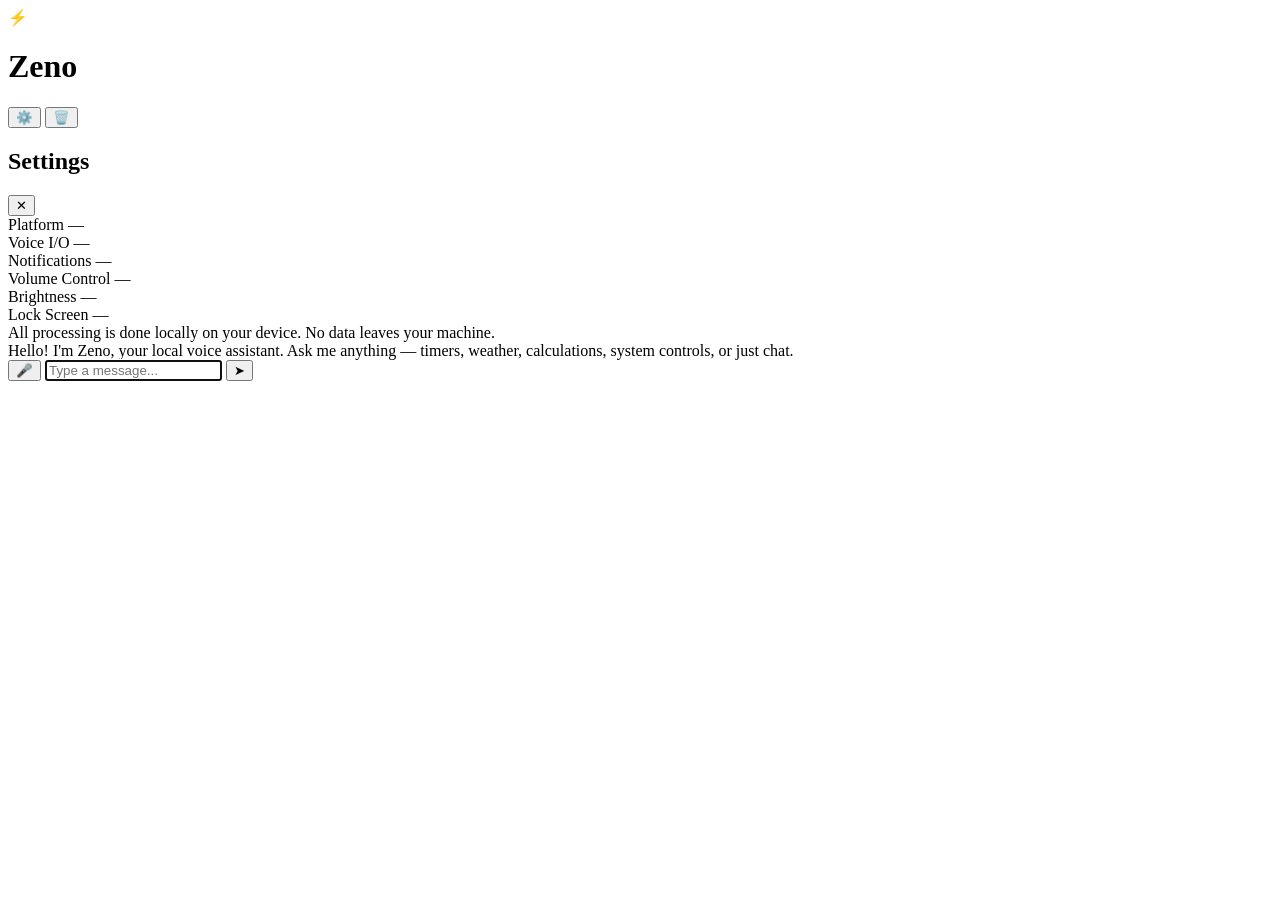
==== zeno/web/static/index.html @ a2f63cfb "web: now with a face that doesn't require staring at a terminal like it's 1975 fastapi backend with " ====
<!DOCTYPE html>
<html lang="en">
<head>
<meta charset="UTF-8">
<meta name="viewport" content="width=device-width, initial-scale=1.0">
<title>Zeno</title>
<link rel="icon" href="data:image/svg+xml,<svg xmlns='http://www.w3.org/2000/svg' viewBox='0 0 100 100'><text y='.9em' font-size='90'>⚡</text></svg>">
<link rel="stylesheet" href="/static/style.css">
</head>
<body>
<div id="app">
  <header id="topbar">
    <div class="brand">
      <span class="logo">⚡</span>
      <h1>Zeno</h1>
    </div>
    <div class="topbar-actions">
      <button id="btn-settings" class="icon-btn" title="Settings">⚙️</button>
      <button id="btn-clear" class="icon-btn" title="Clear conversation">🗑️</button>
    </div>
  </header>

  <aside id="settings-panel" class="hidden">
    <div class="settings-header">
      <h2>Settings</h2>
      <button id="btn-close-settings" class="icon-btn">✕</button>
    </div>
    <div class="settings-body">
      <div class="setting-row">
        <label>Platform</label>
        <span id="setting-platform" class="setting-value">—</span>
      </div>
      <div class="setting-row">
        <label>Voice I/O</label>
        <span id="setting-voice" class="setting-value">—</span>
      </div>
      <div class="setting-row">
        <label>Notifications</label>
        <span id="setting-notif" class="setting-value">—</span>
      </div>
      <div class="setting-row">
        <label>Volume Control</label>
        <span id="setting-vol" class="setting-value">—</span>
      </div>
      <div class="setting-row">
        <label>Brightness</label>
        <span id="setting-bright" class="setting-value">—</span>
      </div>
      <div class="setting-row">
        <label>Lock Screen</label>
        <span id="setting-lock" class="setting-value">—</span>
      </div>
      <div class="setting-info">
        All processing is done locally on your device. No data leaves your machine.
      </div>
    </div>
  </aside>

  <main id="chat-container">
    <div id="chat-log">
      <div class="welcome">
        <div class="zeno-msg msg">Hello! I'm Zeno, your local voice assistant. Ask me anything — timers, weather, calculations, system controls, or just chat.</div>
      </div>
    </div>
  </main>

  <footer id="input-bar">
    <div class="input-row">
      <button id="btn-voice" class="icon-btn voice-btn" title="Voice input">🎤</button>
      <input id="text-input" type="text" placeholder="Type a message..." autofocus>
      <button id="btn-send" class="send-btn" title="Send">➤</button>
    </div>
  </footer>
</div>

<div id="status-toast" class="toast hidden"></div>

<script src="/static/app.js"></script>
</body>
</html>
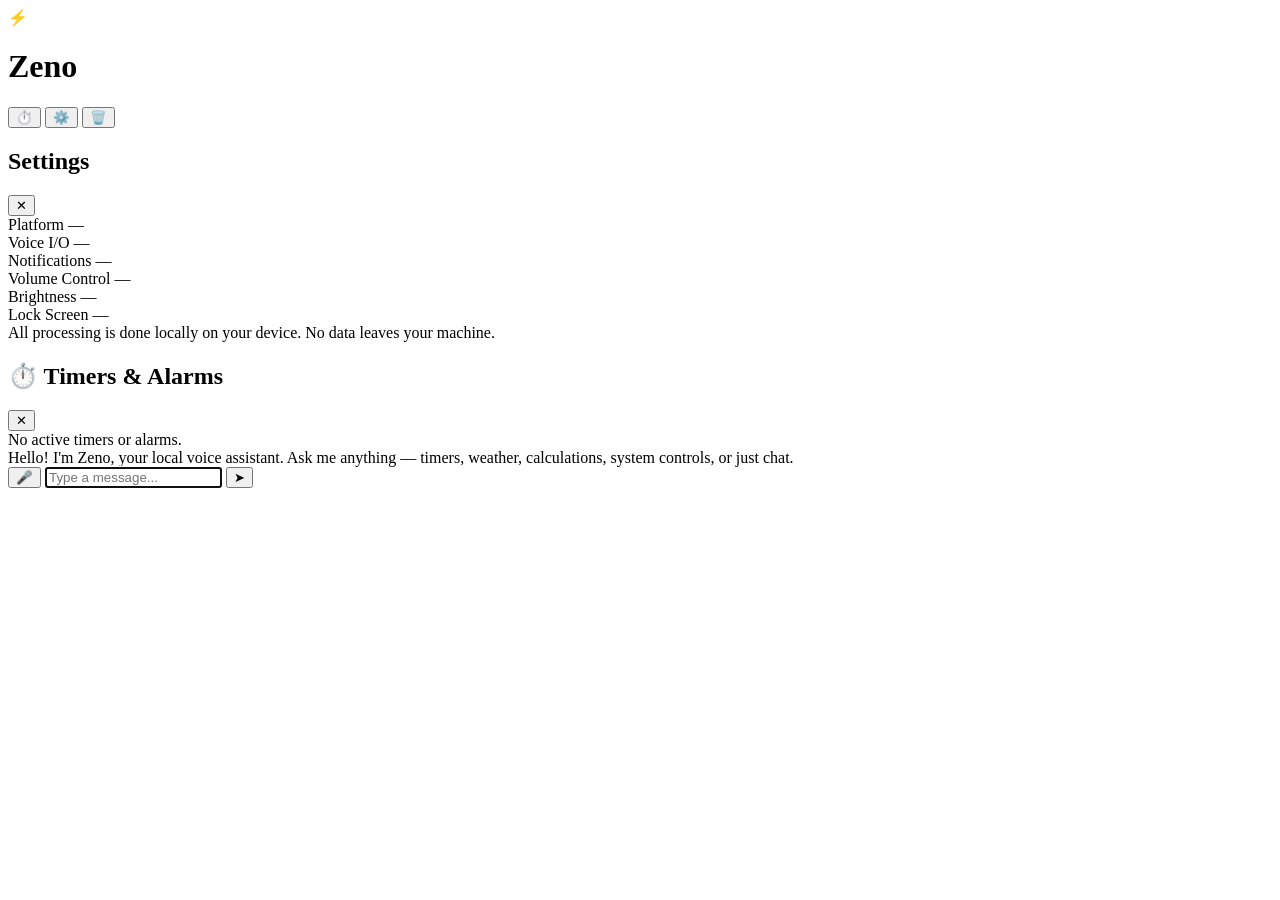
==== commit 7ec78793: "continuous voice, plugins, 4 languages, voice training, and a timer you can actually see continuous " ====
--- a/zeno/web/static/index.html
+++ b/zeno/web/static/index.html
@@ -15,6 +15,7 @@
       <h1>Zeno</h1>
     </div>
     <div class="topbar-actions">
+      <button id="btn-timers" class="icon-btn" title="Timers & Alarms">⏱️</button>
       <button id="btn-settings" class="icon-btn" title="Settings">⚙️</button>
       <button id="btn-clear" class="icon-btn" title="Clear conversation">🗑️</button>
     </div>
@@ -56,6 +57,16 @@
     </div>
   </aside>
 
+  <aside id="timers-panel" class="hidden">
+    <div class="settings-header">
+      <h2>⏱️ Timers & Alarms</h2>
+      <button id="btn-close-timers" class="icon-btn">✕</button>
+    </div>
+    <div class="settings-body" id="timers-list">
+      <div class="setting-info">No active timers or alarms.</div>
+    </div>
+  </aside>
+
   <main id="chat-container">
     <div id="chat-log">
       <div class="welcome">
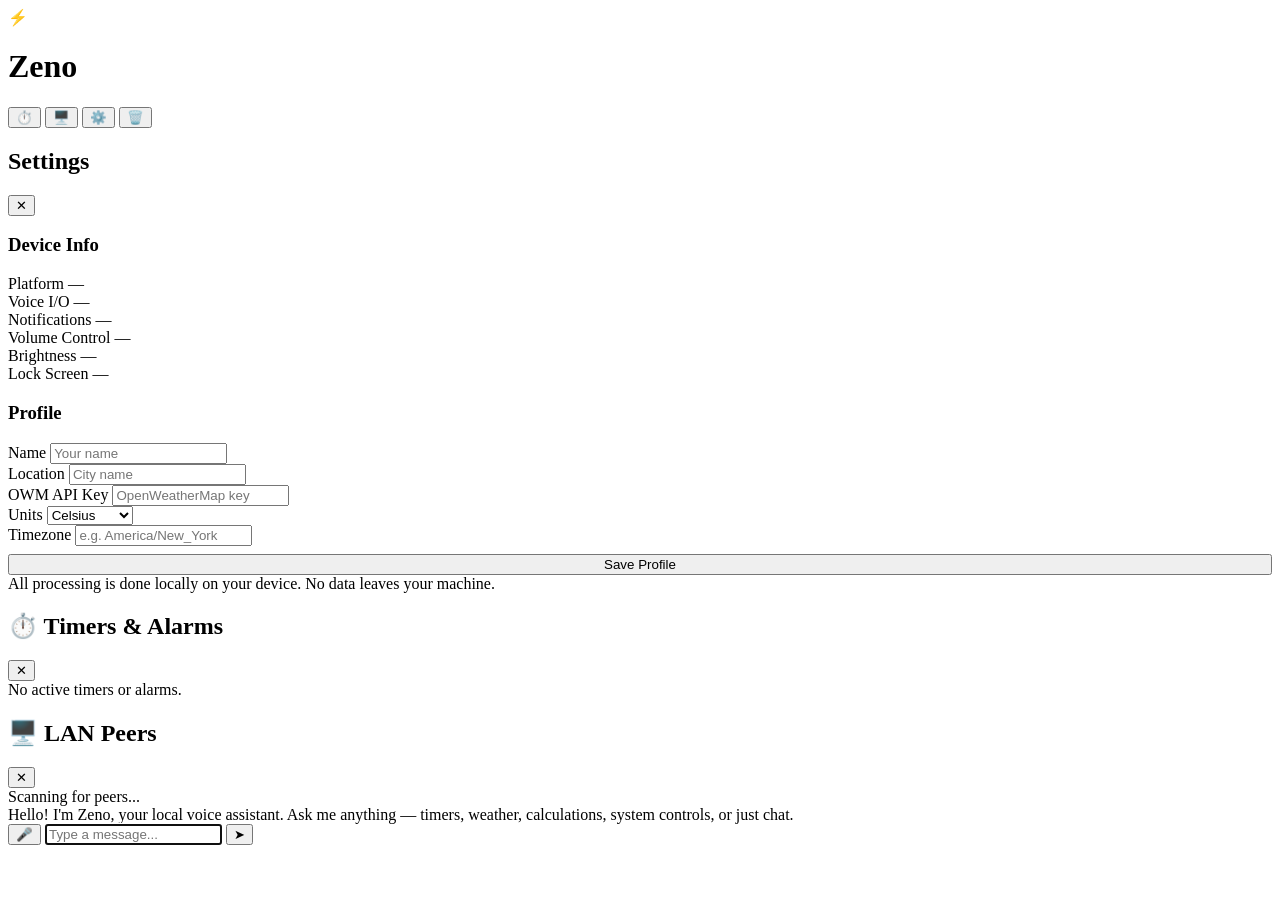
==== commit cc2c117a: "nlu: removed the 43MB of training data we never needed (169MB→22MB, 87% off) platform: 46 tests now " ====
--- a/zeno/web/static/index.html
+++ b/zeno/web/static/index.html
@@ -16,6 +16,7 @@
     </div>
     <div class="topbar-actions">
       <button id="btn-timers" class="icon-btn" title="Timers & Alarms">⏱️</button>
+      <button id="btn-peers" class="icon-btn" title="LAN Peers">🖥️</button>
       <button id="btn-settings" class="icon-btn" title="Settings">⚙️</button>
       <button id="btn-clear" class="icon-btn" title="Clear conversation">🗑️</button>
     </div>
@@ -27,6 +28,7 @@
       <button id="btn-close-settings" class="icon-btn">✕</button>
     </div>
     <div class="settings-body">
+      <h3 class="settings-section-title">Device Info</h3>
       <div class="setting-row">
         <label>Platform</label>
         <span id="setting-platform" class="setting-value">—</span>
@@ -51,6 +53,34 @@
         <label>Lock Screen</label>
         <span id="setting-lock" class="setting-value">—</span>
       </div>
+
+      <h3 class="settings-section-title">Profile</h3>
+      <div class="setting-row">
+        <label>Name</label>
+        <input id="edit-name" class="setting-input" type="text" placeholder="Your name">
+      </div>
+      <div class="setting-row">
+        <label>Location</label>
+        <input id="edit-location" class="setting-input" type="text" placeholder="City name">
+      </div>
+      <div class="setting-row">
+        <label>OWM API Key</label>
+        <input id="edit-owm-key" class="setting-input" type="password" placeholder="OpenWeatherMap key">
+      </div>
+      <div class="setting-row">
+        <label>Units</label>
+        <select id="edit-units" class="setting-input setting-select">
+          <option value="celsius">Celsius</option>
+          <option value="fahrenheit">Fahrenheit</option>
+        </select>
+      </div>
+      <div class="setting-row">
+        <label>Timezone</label>
+        <input id="edit-timezone" class="setting-input" type="text" placeholder="e.g. America/New_York">
+      </div>
+      <button id="btn-save-profile" class="send-btn" style="width:100%;margin-top:8px">Save Profile</button>
+      <div id="profile-status" class="setting-info" style="display:none"></div>
+
       <div class="setting-info">
         All processing is done locally on your device. No data leaves your machine.
       </div>
@@ -64,6 +94,16 @@
     </div>
     <div class="settings-body" id="timers-list">
       <div class="setting-info">No active timers or alarms.</div>
+    </div>
+  </aside>
+
+  <aside id="peers-panel" class="hidden">
+    <div class="settings-header">
+      <h2>🖥️ LAN Peers</h2>
+      <button id="btn-close-peers" class="icon-btn">✕</button>
+    </div>
+    <div class="settings-body" id="peers-list">
+      <div class="setting-info">Scanning for peers...</div>
     </div>
   </aside>
 
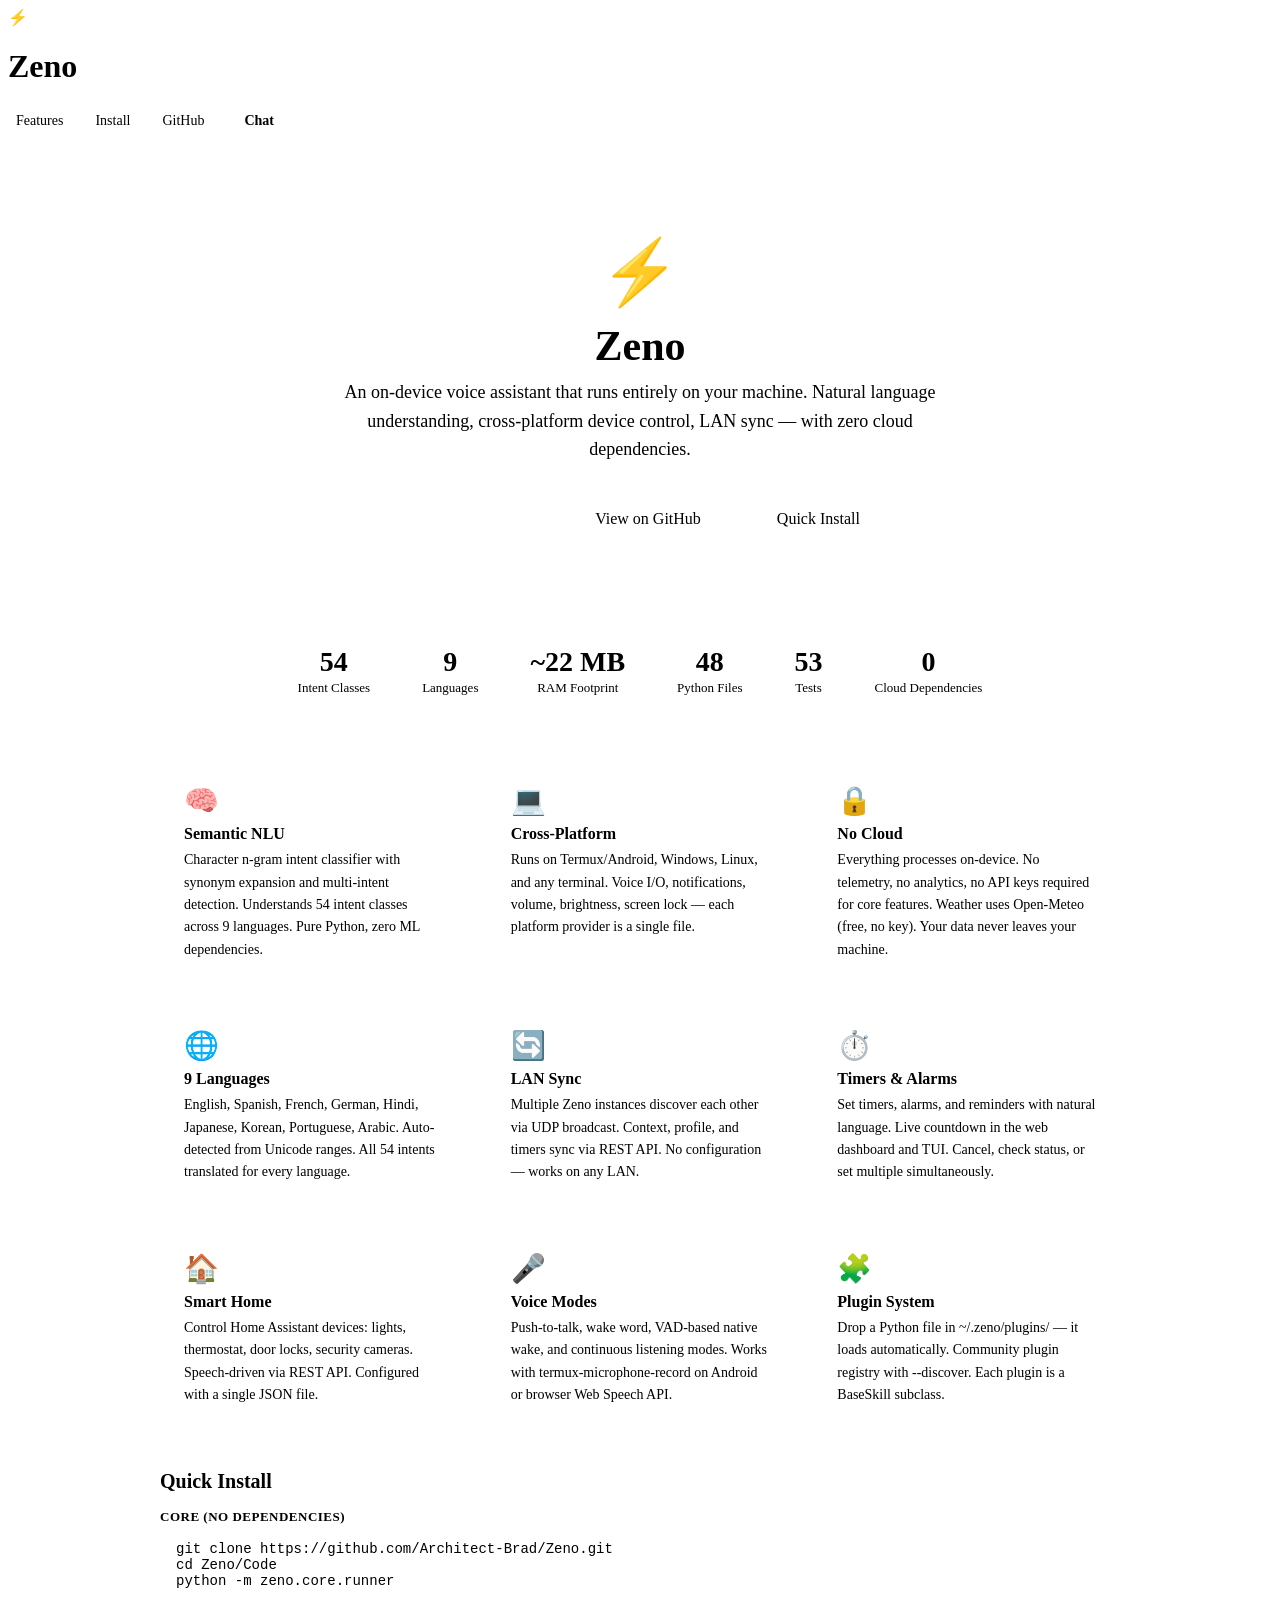
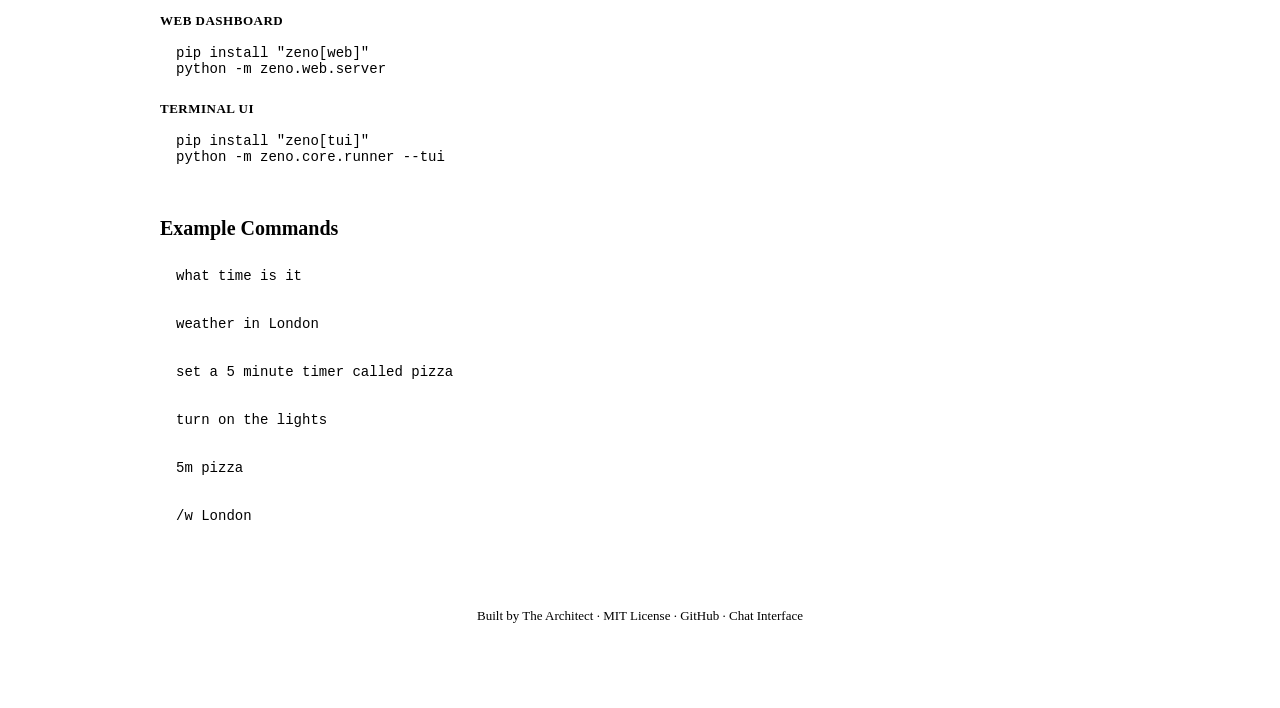
==== commit 368c866e: "web: landing page at / + SPA moved to /chat + GitHub Pages site - Landing page (index.html): hero se" ====
--- a/zeno/web/static/index.html
+++ b/zeno/web/static/index.html
@@ -3,129 +3,344 @@
 <head>
 <meta charset="UTF-8">
 <meta name="viewport" content="width=device-width, initial-scale=1.0">
-<title>Zeno</title>
+<title>Zeno — On-Device Voice Assistant</title>
 <link rel="icon" href="data:image/svg+xml,<svg xmlns='http://www.w3.org/2000/svg' viewBox='0 0 100 100'><text y='.9em' font-size='90'>⚡</text></svg>">
 <link rel="stylesheet" href="/static/style.css">
+<style>
+/* ── Landing page only ── */
+
+.landing {
+  max-width: 960px;
+  margin: 0 auto;
+  padding: 40px 24px 60px;
+}
+
+.hero {
+  text-align: center;
+  padding: 60px 0 40px;
+}
+
+.hero .logo-big {
+  font-size: 64px;
+  display: block;
+  margin-bottom: 12px;
+}
+
+.hero h1 {
+  font-size: 42px;
+  font-weight: 700;
+  color: var(--accent);
+  margin: 0 0 8px;
+}
+
+.hero .tagline {
+  font-size: 18px;
+  color: var(--text-muted);
+  max-width: 600px;
+  margin: 0 auto 32px;
+  line-height: 1.6;
+}
+
+.hero .cta-row {
+  display: flex;
+  gap: 12px;
+  justify-content: center;
+  flex-wrap: wrap;
+}
+
+.cta-primary {
+  display: inline-block;
+  background: var(--accent-dim);
+  color: #fff;
+  padding: 14px 32px;
+  border-radius: var(--radius);
+  font-size: 16px;
+  font-weight: 600;
+  text-decoration: none;
+  transition: background .15s;
+}
+.cta-primary:hover { background: var(--accent); }
+
+.cta-secondary {
+  display: inline-block;
+  background: var(--bg-tertiary);
+  color: var(--text);
+  padding: 14px 32px;
+  border-radius: var(--radius);
+  font-size: 16px;
+  font-weight: 500;
+  text-decoration: none;
+  border: 1px solid var(--border);
+  transition: background .15s;
+}
+.cta-secondary:hover { background: var(--border); }
+
+.features {
+  display: grid;
+  grid-template-columns: repeat(auto-fit, minmax(260px, 1fr));
+  gap: 20px;
+  margin: 40px 0;
+}
+
+.feature-card {
+  background: var(--bg-secondary);
+  border: 1px solid var(--border);
+  border-radius: var(--radius);
+  padding: 24px;
+  transition: border-color .15s;
+}
+.feature-card:hover { border-color: var(--accent); }
+
+.feature-card .icon {
+  font-size: 28px;
+  margin-bottom: 8px;
+  display: block;
+}
+
+.feature-card h3 {
+  font-size: 16px;
+  font-weight: 600;
+  margin: 0 0 6px;
+  color: var(--text);
+}
+
+.feature-card p {
+  font-size: 14px;
+  color: var(--text-muted);
+  line-height: 1.6;
+  margin: 0;
+}
+
+.stats {
+  display: flex;
+  gap: 20px;
+  justify-content: center;
+  flex-wrap: wrap;
+  margin: 40px 0;
+  padding: 24px;
+  background: var(--bg-secondary);
+  border: 1px solid var(--border);
+  border-radius: var(--radius);
+}
+
+.stat-item {
+  text-align: center;
+  padding: 0 16px;
+}
+
+.stat-item .num {
+  font-size: 28px;
+  font-weight: 700;
+  color: var(--accent);
+  display: block;
+}
+
+.stat-item .label {
+  font-size: 13px;
+  color: var(--text-muted);
+  margin-top: 2px;
+}
+
+.topbar-nav {
+  display: flex;
+  align-items: center;
+  gap: 16px;
+}
+
+.topbar-nav a {
+  color: var(--text-muted);
+  text-decoration: none;
+  font-size: 14px;
+  padding: 4px 8px;
+  border-radius: 4px;
+  transition: color .15s;
+}
+.topbar-nav a:hover { color: var(--text); }
+
+.quick-start {
+  margin: 40px 0;
+}
+
+.quick-start h2 {
+  font-size: 20px;
+  font-weight: 600;
+  margin: 0 0 16px;
+  color: var(--text);
+}
+
+.quick-start code {
+  display: block;
+  background: var(--bg-tertiary);
+  border: 1px solid var(--border);
+  border-radius: var(--radius-sm);
+  padding: 12px 16px;
+  font-family: 'SF Mono', Monaco, 'Cascadia Code', monospace;
+  font-size: 14px;
+  color: var(--accent);
+  margin-bottom: 8px;
+  overflow-x: auto;
+}
+
+.quick-start .label {
+  font-size: 13px;
+  color: var(--text-muted);
+  margin: 12px 0 4px;
+  font-weight: 600;
+  text-transform: uppercase;
+  letter-spacing: .5px;
+}
+
+.footer {
+  text-align: center;
+  padding: 32px 0 16px;
+  border-top: 1px solid var(--border);
+  margin-top: 40px;
+  color: var(--text-muted);
+  font-size: 13px;
+}
+
+.footer a { color: var(--accent); text-decoration: none; }
+.footer a:hover { text-decoration: underline; }
+
+@media (max-width: 600px) {
+  .hero h1 { font-size: 28px; }
+  .hero .tagline { font-size: 16px; }
+  .stats { flex-direction: column; align-items: center; }
+  .features { grid-template-columns: 1fr; }
+}
+</style>
 </head>
 <body>
-<div id="app">
-  <header id="topbar">
-    <div class="brand">
-      <span class="logo">⚡</span>
-      <h1>Zeno</h1>
-    </div>
-    <div class="topbar-actions">
-      <button id="btn-timers" class="icon-btn" title="Timers & Alarms">⏱️</button>
-      <button id="btn-peers" class="icon-btn" title="LAN Peers">🖥️</button>
-      <button id="btn-settings" class="icon-btn" title="Settings">⚙️</button>
-      <button id="btn-clear" class="icon-btn" title="Clear conversation">🗑️</button>
-    </div>
-  </header>
-
-  <aside id="settings-panel" class="hidden">
-    <div class="settings-header">
-      <h2>Settings</h2>
-      <button id="btn-close-settings" class="icon-btn">✕</button>
-    </div>
-    <div class="settings-body">
-      <h3 class="settings-section-title">Device Info</h3>
-      <div class="setting-row">
-        <label>Platform</label>
-        <span id="setting-platform" class="setting-value">—</span>
-      </div>
-      <div class="setting-row">
-        <label>Voice I/O</label>
-        <span id="setting-voice" class="setting-value">—</span>
-      </div>
-      <div class="setting-row">
-        <label>Notifications</label>
-        <span id="setting-notif" class="setting-value">—</span>
-      </div>
-      <div class="setting-row">
-        <label>Volume Control</label>
-        <span id="setting-vol" class="setting-value">—</span>
-      </div>
-      <div class="setting-row">
-        <label>Brightness</label>
-        <span id="setting-bright" class="setting-value">—</span>
-      </div>
-      <div class="setting-row">
-        <label>Lock Screen</label>
-        <span id="setting-lock" class="setting-value">—</span>
-      </div>
-
-      <h3 class="settings-section-title">Profile</h3>
-      <div class="setting-row">
-        <label>Name</label>
-        <input id="edit-name" class="setting-input" type="text" placeholder="Your name">
-      </div>
-      <div class="setting-row">
-        <label>Location</label>
-        <input id="edit-location" class="setting-input" type="text" placeholder="City name">
-      </div>
-      <div class="setting-row">
-        <label>OWM API Key</label>
-        <input id="edit-owm-key" class="setting-input" type="password" placeholder="OpenWeatherMap key">
-      </div>
-      <div class="setting-row">
-        <label>Units</label>
-        <select id="edit-units" class="setting-input setting-select">
-          <option value="celsius">Celsius</option>
-          <option value="fahrenheit">Fahrenheit</option>
-        </select>
-      </div>
-      <div class="setting-row">
-        <label>Timezone</label>
-        <input id="edit-timezone" class="setting-input" type="text" placeholder="e.g. America/New_York">
-      </div>
-      <button id="btn-save-profile" class="send-btn" style="width:100%;margin-top:8px">Save Profile</button>
-      <div id="profile-status" class="setting-info" style="display:none"></div>
-
-      <div class="setting-info">
-        All processing is done locally on your device. No data leaves your machine.
-      </div>
-    </div>
-  </aside>
-
-  <aside id="timers-panel" class="hidden">
-    <div class="settings-header">
-      <h2>⏱️ Timers & Alarms</h2>
-      <button id="btn-close-timers" class="icon-btn">✕</button>
-    </div>
-    <div class="settings-body" id="timers-list">
-      <div class="setting-info">No active timers or alarms.</div>
-    </div>
-  </aside>
-
-  <aside id="peers-panel" class="hidden">
-    <div class="settings-header">
-      <h2>🖥️ LAN Peers</h2>
-      <button id="btn-close-peers" class="icon-btn">✕</button>
-    </div>
-    <div class="settings-body" id="peers-list">
-      <div class="setting-info">Scanning for peers...</div>
-    </div>
-  </aside>
-
-  <main id="chat-container">
-    <div id="chat-log">
-      <div class="welcome">
-        <div class="zeno-msg msg">Hello! I'm Zeno, your local voice assistant. Ask me anything — timers, weather, calculations, system controls, or just chat.</div>
-      </div>
-    </div>
-  </main>
-
-  <footer id="input-bar">
-    <div class="input-row">
-      <button id="btn-voice" class="icon-btn voice-btn" title="Voice input">🎤</button>
-      <input id="text-input" type="text" placeholder="Type a message..." autofocus>
-      <button id="btn-send" class="send-btn" title="Send">➤</button>
-    </div>
+<header id="topbar">
+  <div class="brand">
+    <span class="logo">⚡</span>
+    <h1>Zeno</h1>
+  </div>
+  <div class="topbar-nav">
+    <a href="#features">Features</a>
+    <a href="#install">Install</a>
+    <a href="https://github.com/Architect-Brad/Zeno" target="_blank">GitHub</a>
+    <a href="/chat" class="cta-primary" style="padding:6px 16px;font-size:14px">Chat</a>
+  </div>
+</header>
+
+<main class="landing">
+  <section class="hero">
+    <span class="logo-big">⚡</span>
+    <h1>Zeno</h1>
+    <p class="tagline">
+      An on-device voice assistant that runs entirely on your machine.
+      Natural language understanding, cross-platform device control,
+      LAN sync — with zero cloud dependencies.
+    </p>
+    <div class="cta-row">
+      <a href="/chat" class="cta-primary">Start Chatting</a>
+      <a href="https://github.com/Architect-Brad/Zeno" class="cta-secondary" target="_blank">View on GitHub</a>
+      <a href="#install" class="cta-secondary">Quick Install</a>
+    </div>
+  </section>
+
+  <div class="stats">
+    <div class="stat-item">
+      <span class="num">54</span>
+      <span class="label">Intent Classes</span>
+    </div>
+    <div class="stat-item">
+      <span class="num">9</span>
+      <span class="label">Languages</span>
+    </div>
+    <div class="stat-item">
+      <span class="num">~22 MB</span>
+      <span class="label">RAM Footprint</span>
+    </div>
+    <div class="stat-item">
+      <span class="num">48</span>
+      <span class="label">Python Files</span>
+    </div>
+    <div class="stat-item">
+      <span class="num">53</span>
+      <span class="label">Tests</span>
+    </div>
+    <div class="stat-item">
+      <span class="num">0</span>
+      <span class="label">Cloud Dependencies</span>
+    </div>
+  </div>
+
+  <section id="features" class="features">
+    <div class="feature-card">
+      <span class="icon">🧠</span>
+      <h3>Semantic NLU</h3>
+      <p>Character n-gram intent classifier with synonym expansion and multi-intent detection. Understands 54 intent classes across 9 languages. Pure Python, zero ML dependencies.</p>
+    </div>
+    <div class="feature-card">
+      <span class="icon">💻</span>
+      <h3>Cross-Platform</h3>
+      <p>Runs on Termux/Android, Windows, Linux, and any terminal. Voice I/O, notifications, volume, brightness, screen lock — each platform provider is a single file.</p>
+    </div>
+    <div class="feature-card">
+      <span class="icon">🔒</span>
+      <h3>No Cloud</h3>
+      <p>Everything processes on-device. No telemetry, no analytics, no API keys required for core features. Weather uses Open-Meteo (free, no key). Your data never leaves your machine.</p>
+    </div>
+    <div class="feature-card">
+      <span class="icon">🌐</span>
+      <h3>9 Languages</h3>
+      <p>English, Spanish, French, German, Hindi, Japanese, Korean, Portuguese, Arabic. Auto-detected from Unicode ranges. All 54 intents translated for every language.</p>
+    </div>
+    <div class="feature-card">
+      <span class="icon">🔄</span>
+      <h3>LAN Sync</h3>
+      <p>Multiple Zeno instances discover each other via UDP broadcast. Context, profile, and timers sync via REST API. No configuration — works on any LAN.</p>
+    </div>
+    <div class="feature-card">
+      <span class="icon">⏱️</span>
+      <h3>Timers & Alarms</h3>
+      <p>Set timers, alarms, and reminders with natural language. Live countdown in the web dashboard and TUI. Cancel, check status, or set multiple simultaneously.</p>
+    </div>
+    <div class="feature-card">
+      <span class="icon">🏠</span>
+      <h3>Smart Home</h3>
+      <p>Control Home Assistant devices: lights, thermostat, door locks, security cameras. Speech-driven via REST API. Configured with a single JSON file.</p>
+    </div>
+    <div class="feature-card">
+      <span class="icon">🎤</span>
+      <h3>Voice Modes</h3>
+      <p>Push-to-talk, wake word, VAD-based native wake, and continuous listening modes. Works with termux-microphone-record on Android or browser Web Speech API.</p>
+    </div>
+    <div class="feature-card">
+      <span class="icon">🧩</span>
+      <h3>Plugin System</h3>
+      <p>Drop a Python file in ~/.zeno/plugins/ — it loads automatically. Community plugin registry with --discover. Each plugin is a BaseSkill subclass.</p>
+    </div>
+  </section>
+
+  <section id="install" class="quick-start">
+    <h2>Quick Install</h2>
+    <div class="label">Core (no dependencies)</div>
+    <code>git clone https://github.com/Architect-Brad/Zeno.git<br>cd Zeno/Code<br>python -m zeno.core.runner</code>
+    <div class="label">Web Dashboard</div>
+    <code>pip install "zeno[web]"<br>python -m zeno.web.server</code>
+    <div class="label">Terminal UI</div>
+    <code>pip install "zeno[tui]"<br>python -m zeno.core.runner --tui</code>
+  </section>
+
+  <section class="quick-start">
+    <h2>Example Commands</h2>
+    <code>what time is it</code>
+    <code>weather in London</code>
+    <code>set a 5 minute timer called pizza</code>
+    <code>turn on the lights</code>
+    <code>5m pizza</code>
+    <code>/w London</code>
+  </section>
+
+  <footer class="footer">
+    Built by <a href="https://github.com/Architect-Brad" target="_blank">The Architect</a> &middot;
+    MIT License &middot;
+    <a href="https://github.com/Architect-Brad/Zeno" target="_blank">GitHub</a> &middot;
+    <a href="/chat">Chat Interface</a>
   </footer>
-</div>
-
-<div id="status-toast" class="toast hidden"></div>
-
-<script src="/static/app.js"></script>
+</main>
 </body>
 </html>
